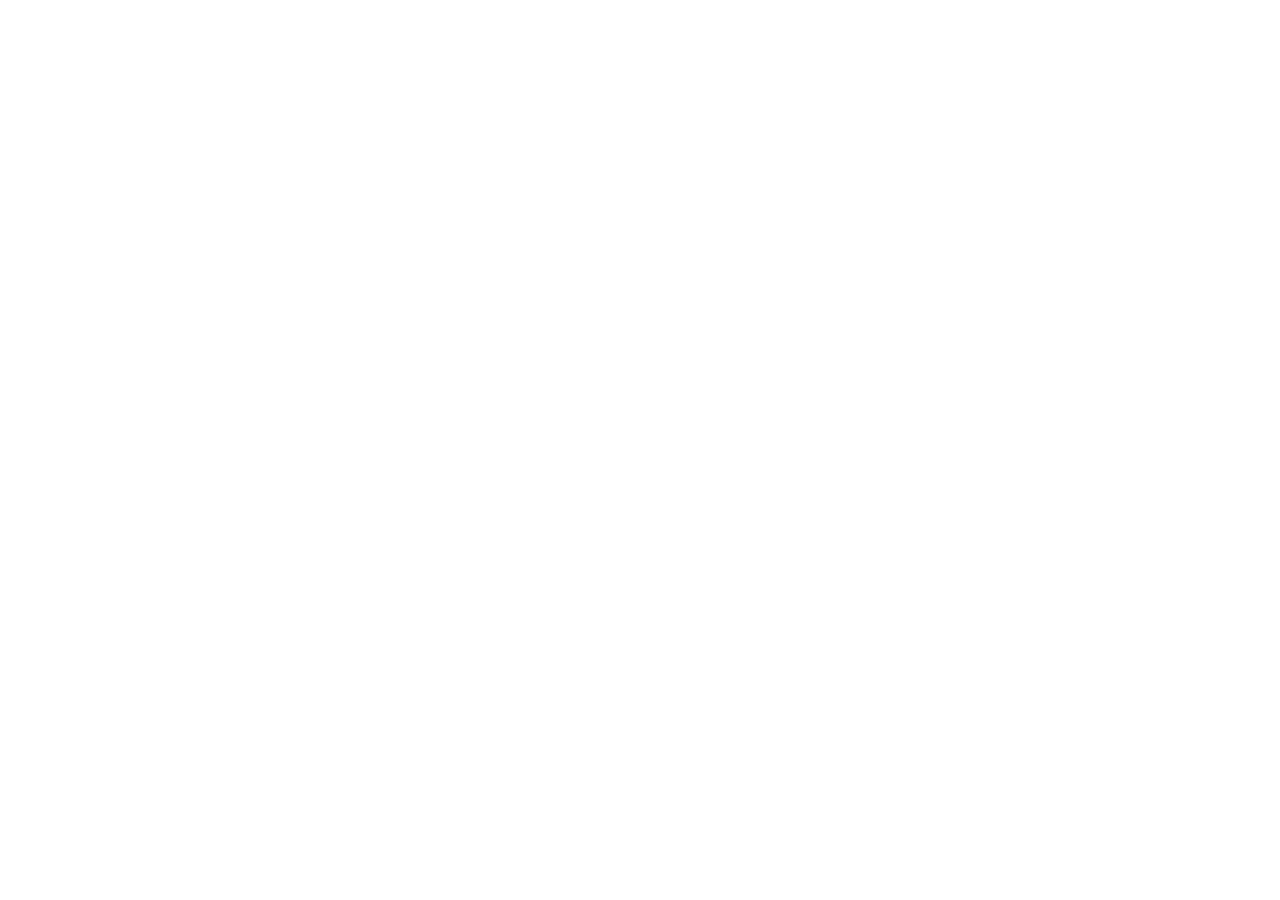
==== index.html @ 4cb10478 "Changes" ====
<!doctype html>
<html lang="en">
  <head>
    <meta charset="UTF-8" />
    <link rel="icon" type="image/x-icon" href="/favicon.ico" />
    <meta name="viewport" content="width=device-width, initial-scale=1.0" />
    
    <!-- SEO Meta Tags -->
    <title>Mama's Oakdale | Classic Italian Restaurant in Oakdale, NY</title>
    <meta name="description" content="Mama's Oakdale serves authentic Italian cuisine made with heart. Family recipes, fresh pasta, wood-fired pizza. Dine-in, takeout & delivery in Oakdale, NY. Call (631) 589-9640." />
    <meta name="keywords" content="Italian restaurant, Oakdale NY, pasta, pizza, family restaurant, Long Island Italian food" />
    
    <!-- Open Graph -->
    <meta property="og:title" content="Mama's Oakdale | Classic Italian Restaurant" />
    <meta property="og:description" content="Classic Italian. Made with Heart. Authentic family recipes served in Oakdale, NY." />
    <meta property="og:type" content="restaurant" />
    <meta property="og:locale" content="en_US" />
    <meta property="og:image" content="https://lovable.dev/opengraph-image-p98pqg.png" />
    
    <!-- Twitter -->
    <meta name="twitter:card" content="summary_large_image" />
    <meta name="twitter:site" content="@Lovable" />
    <meta name="twitter:image" content="https://lovable.dev/opengraph-image-p98pqg.png" />
    
    <!-- Geo Tags -->
    <meta name="geo.region" content="US-NY" />
    <meta name="geo.placename" content="Oakdale" />
    
    <!-- Canonical -->
    <link rel="canonical" href="https://mamasoakdale.com" />
  </head>
  <body>
    <div id="root"></div>
    <script type="module" src="/src/main.tsx"></script>
    
    <!-- JSON-LD Structured Data -->
    <script type="application/ld+json">
    {
      "@context": "https://schema.org",
      "@type": "Restaurant",
      "name": "Mama's Oakdale",
      "image": "",
      "url": "https://mamasoakdale.com",
      "telephone": "(631) 589-9640",
      "priceRange": "$20-30",
      "servesCuisine": "Italian",
      "address": {
        "@type": "PostalAddress",
        "streetAddress": "587 Montauk Hwy",
        "addressLocality": "Oakdale",
        "addressRegion": "NY",
        "postalCode": "11769",
        "addressCountry": "US"
      },
      "geo": {
        "@type": "GeoCoordinates",
        "latitude": 40.7389,
        "longitude": -73.1389
      },
      "aggregateRating": {
        "@type": "AggregateRating",
        "ratingValue": "4.4",
        "reviewCount": "239"
      },
      "openingHoursSpecification": [
        {
          "@type": "OpeningHoursSpecification",
          "dayOfWeek": ["Tuesday", "Wednesday", "Thursday"],
          "opens": "11:00",
          "closes": "21:00"
        },
        {
          "@type": "OpeningHoursSpecification",
          "dayOfWeek": ["Friday", "Saturday"],
          "opens": "11:00",
          "closes": "22:00"
        },
        {
          "@type": "OpeningHoursSpecification",
          "dayOfWeek": "Sunday",
          "opens": "12:00",
          "closes": "20:00"
        }
      ]
    }
    </script>
  </body>
</html>
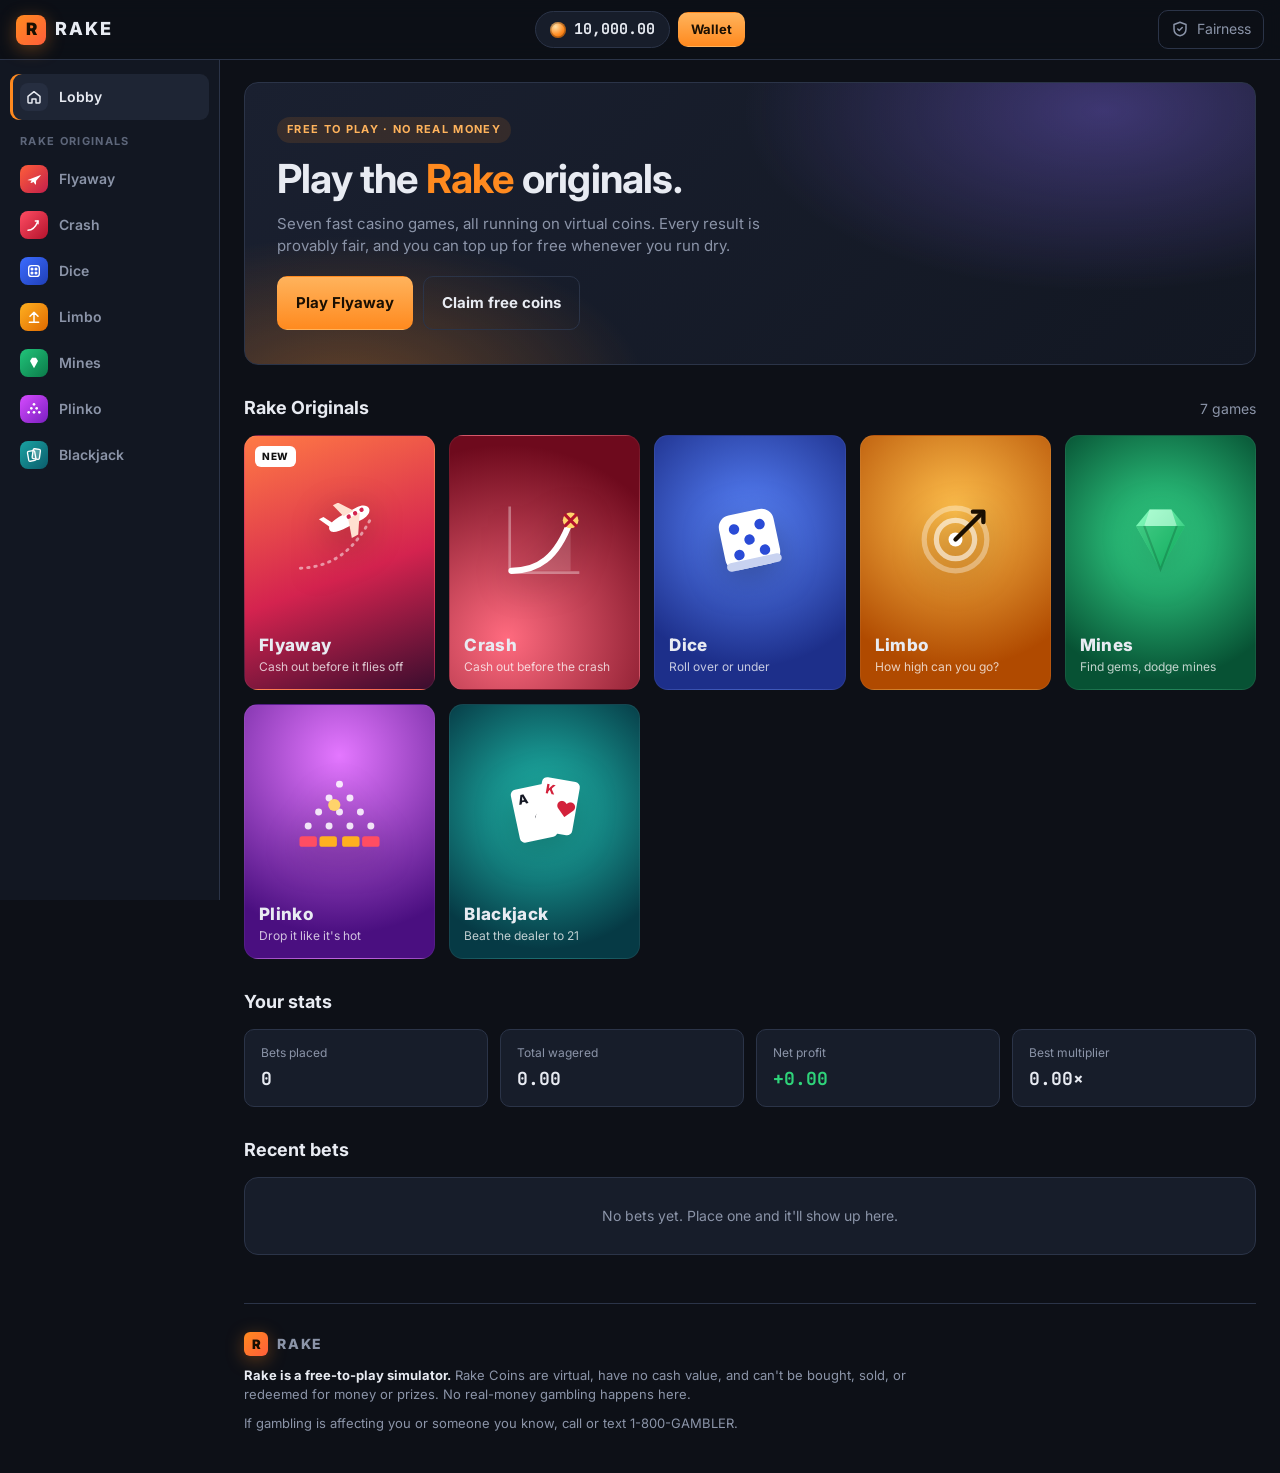
==== commit a84afedd: "Publish Rake to GitHub Pages Co-Authored-By: Claude Opus 5.5 <noreply@anthropic.com> Claude-Session:" ====
--- a/index.html
+++ b/index.html
@@ -1,88 +1,60 @@
 <!doctype html>
 <html lang="en">
-  <head>
-    <meta charset="UTF-8" />
-    <link rel="icon" type="image/x-icon" href="/favicon.ico" />
-    <meta name="viewport" content="width=device-width, initial-scale=1.0" />
-    
-    <!-- SEO Meta Tags -->
-    <title>Mama's Oakdale | Classic Italian Restaurant in Oakdale, NY</title>
-    <meta name="description" content="Mama's Oakdale serves authentic Italian cuisine made with heart. Family recipes, fresh pasta, wood-fired pizza. Dine-in, takeout & delivery in Oakdale, NY. Call (631) 589-9640." />
-    <meta name="keywords" content="Italian restaurant, Oakdale NY, pasta, pizza, family restaurant, Long Island Italian food" />
-    
-    <!-- Open Graph -->
-    <meta property="og:title" content="Mama's Oakdale | Classic Italian Restaurant" />
-    <meta property="og:description" content="Classic Italian. Made with Heart. Authentic family recipes served in Oakdale, NY." />
-    <meta property="og:type" content="restaurant" />
-    <meta property="og:locale" content="en_US" />
-    <meta property="og:image" content="https://lovable.dev/opengraph-image-p98pqg.png" />
-    
-    <!-- Twitter -->
-    <meta name="twitter:card" content="summary_large_image" />
-    <meta name="twitter:site" content="@Lovable" />
-    <meta name="twitter:image" content="https://lovable.dev/opengraph-image-p98pqg.png" />
-    
-    <!-- Geo Tags -->
-    <meta name="geo.region" content="US-NY" />
-    <meta name="geo.placename" content="Oakdale" />
-    
-    <!-- Canonical -->
-    <link rel="canonical" href="https://mamasoakdale.com" />
-  </head>
-  <body>
-    <div id="root"></div>
-    <script type="module" src="/src/main.tsx"></script>
-    
-    <!-- JSON-LD Structured Data -->
-    <script type="application/ld+json">
-    {
-      "@context": "https://schema.org",
-      "@type": "Restaurant",
-      "name": "Mama's Oakdale",
-      "image": "",
-      "url": "https://mamasoakdale.com",
-      "telephone": "(631) 589-9640",
-      "priceRange": "$20-30",
-      "servesCuisine": "Italian",
-      "address": {
-        "@type": "PostalAddress",
-        "streetAddress": "587 Montauk Hwy",
-        "addressLocality": "Oakdale",
-        "addressRegion": "NY",
-        "postalCode": "11769",
-        "addressCountry": "US"
-      },
-      "geo": {
-        "@type": "GeoCoordinates",
-        "latitude": 40.7389,
-        "longitude": -73.1389
-      },
-      "aggregateRating": {
-        "@type": "AggregateRating",
-        "ratingValue": "4.4",
-        "reviewCount": "239"
-      },
-      "openingHoursSpecification": [
-        {
-          "@type": "OpeningHoursSpecification",
-          "dayOfWeek": ["Tuesday", "Wednesday", "Thursday"],
-          "opens": "11:00",
-          "closes": "21:00"
-        },
-        {
-          "@type": "OpeningHoursSpecification",
-          "dayOfWeek": ["Friday", "Saturday"],
-          "opens": "11:00",
-          "closes": "22:00"
-        },
-        {
-          "@type": "OpeningHoursSpecification",
-          "dayOfWeek": "Sunday",
-          "opens": "12:00",
-          "closes": "20:00"
-        }
-      ]
-    }
-    </script>
-  </body>
+<head>
+  <meta charset="UTF-8" />
+  <meta name="viewport" content="width=device-width, initial-scale=1.0" />
+  <title>Rake — Free-to-Play Casino</title>
+  <meta name="description" content="Rake is a free-to-play casino simulator. Play with virtual coins that have no cash value." />
+  <meta name="theme-color" content="#0d1017" />
+  <link rel="icon" href="data:image/svg+xml,%3Csvg xmlns='http://www.w3.org/2000/svg' viewBox='0 0 32 32'%3E%3Crect width='32' height='32' rx='8' fill='%23ff8a1f'/%3E%3Cpath d='M10 24V8h7a5 5 0 0 1 1.5 9.8L22 24h-4l-3-6h-1v6z M14 14h3a1.5 1.5 0 0 0 0-3h-3z' fill='%230d1017'/%3E%3C/svg%3E" />
+  <link rel="preconnect" href="https://fonts.googleapis.com" />
+  <link rel="preconnect" href="https://fonts.gstatic.com" crossorigin />
+  <link href="https://fonts.googleapis.com/css2?family=Inter:wght@400;500;600;700;800&family=JetBrains+Mono:wght@500;700&display=swap" rel="stylesheet" />
+  <link rel="stylesheet" href="css/style.css" />
+</head>
+<body>
+  <header class="topbar">
+    <a href="#/" class="logo" aria-label="Rake home">
+      <span class="logo-mark">R</span><span class="logo-word">RAKE</span>
+    </a>
+    <div class="topbar-center">
+      <div class="balance" id="balance">
+        <span class="coin-icon"></span>
+        <span class="balance-amount" id="balance-amount">0.00</span>
+      </div>
+      <button class="btn btn-accent btn-sm" id="wallet-btn">Wallet</button>
+    </div>
+    <div class="topbar-right">
+      <button class="icon-btn" id="fair-btn" title="Provably fair">
+        <svg viewBox="0 0 24 24" width="18" height="18" fill="none" stroke="currentColor" stroke-width="2" stroke-linecap="round" stroke-linejoin="round"><path d="M12 3l8 3v6c0 5-3.5 8-8 9-4.5-1-8-4-8-9V6z"/><path d="M9 12l2 2 4-4"/></svg>
+        <span class="hide-sm">Fairness</span>
+      </button>
+    </div>
+  </header>
+
+  <div class="layout">
+    <nav class="sidebar" id="sidebar"></nav>
+    <main class="main">
+      <div id="view"></div>
+      <footer class="site-footer">
+        <div class="logo logo-sm"><span class="logo-mark">R</span><span class="logo-word">RAKE</span></div>
+        <p><strong>Rake is a free-to-play simulator.</strong> Rake Coins are virtual, have no cash value, and can't be bought, sold, or redeemed for money or prizes. No real-money gambling happens here.</p>
+        <p class="muted">If gambling is affecting you or someone you know, call or text 1-800-GAMBLER.</p>
+      </footer>
+    </main>
+  </div>
+
+  <div id="toasts" class="toasts"></div>
+  <div id="modal-root"></div>
+
+  <script src="js/core.js"></script>
+  <script src="js/games/flyaway.js"></script>
+  <script src="js/games/crash.js"></script>
+  <script src="js/games/dice.js"></script>
+  <script src="js/games/limbo.js"></script>
+  <script src="js/games/mines.js"></script>
+  <script src="js/games/plinko.js"></script>
+  <script src="js/games/blackjack.js"></script>
+  <script src="js/app.js"></script>
+</body>
 </html>
--- a/css/style.css
+++ b/css/style.css
@@ -0,0 +1,418 @@
+:root {
+  --bg: #0d1017;
+  --bg-2: #121722;
+  --panel: #171d2a;
+  --panel-2: #1e2534;
+  --raised: #262e40;
+  --border: #2b3448;
+  --text: #e8ebf2;
+  --muted: #8b94a8;
+  --faint: #5d667a;
+  --accent: #ff8a1f;
+  --accent-2: #ffb35c;
+  --accent-ink: #1a0f02;
+  --violet: #8b6cff;
+  --win: #2fd47a;
+  --win-bg: rgba(47, 212, 122, 0.12);
+  --loss: #ff4d63;
+  --loss-bg: rgba(255, 77, 99, 0.12);
+  --radius: 10px;
+  --radius-lg: 14px;
+  --mono: "JetBrains Mono", ui-monospace, SFMono-Regular, Menlo, monospace;
+  --sans: "Inter", system-ui, -apple-system, "Segoe UI", Roboto, sans-serif;
+  --topbar-h: 60px;
+  color-scheme: dark;
+}
+
+* { box-sizing: border-box; }
+html, body { margin: 0; padding: 0; }
+body {
+  background: var(--bg);
+  color: var(--text);
+  font-family: var(--sans);
+  font-size: 14px;
+  line-height: 1.45;
+  -webkit-font-smoothing: antialiased;
+  min-height: 100vh;
+  overflow-x: hidden;
+}
+a { color: inherit; text-decoration: none; }
+button { font: inherit; color: inherit; cursor: pointer; }
+input, select { font: inherit; color: inherit; }
+.muted { color: var(--muted); }
+.mono { font-family: var(--mono); }
+.win-text { color: var(--win); }
+.loss-text { color: var(--loss); }
+
+/* ---------- Top bar ---------- */
+.topbar {
+  position: sticky; top: 0; z-index: 50;
+  height: var(--topbar-h);
+  display: grid; grid-template-columns: 1fr auto 1fr; align-items: center;
+  padding: 0 16px;
+  background: rgba(13, 16, 23, 0.92);
+  backdrop-filter: blur(10px);
+  border-bottom: 1px solid var(--border);
+}
+.logo { display: inline-flex; align-items: center; gap: 9px; font-weight: 800; letter-spacing: 0.14em; }
+.logo-mark {
+  width: 30px; height: 30px; border-radius: 8px;
+  display: grid; place-items: center;
+  background: linear-gradient(135deg, var(--accent), #ff5e3a);
+  color: var(--accent-ink); font-weight: 900; letter-spacing: 0; font-size: 17px;
+  box-shadow: 0 4px 18px rgba(255, 138, 31, 0.35);
+}
+.logo-word { font-size: 18px; }
+.logo-sm .logo-mark { width: 24px; height: 24px; font-size: 13px; border-radius: 6px; }
+.logo-sm .logo-word { font-size: 14px; }
+.topbar-center { display: flex; align-items: center; gap: 8px; }
+.topbar-right { display: flex; justify-content: flex-end; }
+.balance {
+  display: flex; align-items: center; gap: 8px;
+  background: var(--panel); border: 1px solid var(--border);
+  padding: 7px 14px; border-radius: 999px;
+  font-family: var(--mono); font-weight: 700; font-size: 15px;
+  min-width: 130px; justify-content: center;
+  transition: box-shadow .2s, border-color .2s;
+}
+.balance.bump-win { border-color: var(--win); box-shadow: 0 0 0 3px var(--win-bg); }
+.balance.bump-loss { border-color: var(--loss); box-shadow: 0 0 0 3px var(--loss-bg); }
+.coin-icon {
+  width: 16px; height: 16px; border-radius: 50%; flex: none; display: inline-block;
+  background: radial-gradient(circle at 35% 30%, #ffe1a8, var(--accent) 55%, #c95a00);
+  box-shadow: inset 0 0 0 1.5px rgba(0,0,0,.25);
+}
+.icon-btn {
+  display: inline-flex; align-items: center; gap: 8px;
+  background: transparent; border: 1px solid var(--border);
+  padding: 8px 12px; border-radius: var(--radius); color: var(--muted);
+}
+.icon-btn:hover { color: var(--text); background: var(--panel); }
+
+/* ---------- Buttons ---------- */
+.btn {
+  display: inline-flex; align-items: center; justify-content: center; gap: 8px;
+  border: 1px solid transparent; border-radius: var(--radius);
+  padding: 12px 18px; font-weight: 700; font-size: 14px;
+  background: var(--raised); color: var(--text);
+  transition: transform .06s, filter .15s, background .15s, opacity .15s;
+  user-select: none;
+}
+.btn:hover:not(:disabled) { filter: brightness(1.1); }
+.btn:active:not(:disabled) { transform: translateY(1px); }
+.btn:disabled { opacity: .45; cursor: not-allowed; }
+.btn-sm { padding: 7px 12px; font-size: 13px; }
+.btn-block { width: 100%; }
+.btn-lg { padding: 15px 18px; font-size: 15px; }
+.btn-accent { background: linear-gradient(180deg, var(--accent-2), var(--accent)); color: var(--accent-ink); }
+.btn-win { background: linear-gradient(180deg, #5cf09f, var(--win)); color: #032112; }
+.btn-loss { background: linear-gradient(180deg, #ff7c8c, var(--loss)); color: #2a0007; }
+.btn-ghost { background: transparent; border-color: var(--border); }
+.btn-violet { background: linear-gradient(180deg, #a891ff, var(--violet)); color: #0e0726; }
+
+/* ---------- Layout ---------- */
+.layout { display: grid; grid-template-columns: 220px 1fr; min-height: calc(100vh - var(--topbar-h)); }
+.sidebar {
+  position: sticky; top: var(--topbar-h); align-self: start;
+  height: calc(100vh - var(--topbar-h)); overflow-y: auto;
+  background: var(--bg-2); border-right: 1px solid var(--border);
+  padding: 14px 10px;
+}
+.nav-section { font-size: 11px; text-transform: uppercase; letter-spacing: .12em; color: var(--faint); padding: 14px 10px 6px; font-weight: 700; }
+.nav-link {
+  display: flex; align-items: center; gap: 11px;
+  padding: 9px 10px; border-radius: 9px; color: var(--muted); font-weight: 600;
+}
+.nav-link:hover { background: var(--panel); color: var(--text); }
+.nav-link.active { background: var(--panel-2); color: var(--text); box-shadow: inset 3px 0 0 var(--accent); }
+.nav-ico { width: 28px; height: 28px; border-radius: 8px; display: grid; place-items: center; flex: none; }
+.nav-ico svg { width: 16px; height: 16px; }
+.main { min-width: 0; padding: 22px 24px 0; }
+#view { max-width: 1200px; margin: 0 auto; }
+
+.site-footer {
+  max-width: 1200px; margin: 48px auto 0; padding: 28px 0 40px;
+  border-top: 1px solid var(--border); color: var(--muted); font-size: 13px;
+}
+.site-footer p { margin: 10px 0 0; max-width: 720px; }
+.site-footer strong { color: var(--text); }
+
+/* ---------- Lobby ---------- */
+.hero {
+  position: relative; overflow: hidden;
+  border-radius: var(--radius-lg); padding: 34px 32px;
+  background:
+    radial-gradient(600px 300px at 85% 10%, rgba(139, 108, 255, .35), transparent 60%),
+    radial-gradient(500px 260px at 10% 110%, rgba(255, 138, 31, .32), transparent 60%),
+    linear-gradient(135deg, #1a2030, #121722);
+  border: 1px solid var(--border);
+}
+.hero h1 { margin: 0; font-size: clamp(26px, 4vw, 40px); line-height: 1.1; letter-spacing: -0.02em; }
+.hero h1 span { color: var(--accent); }
+.hero p { color: var(--muted); max-width: 520px; margin: 12px 0 20px; font-size: 15px; }
+.hero-actions { display: flex; gap: 10px; flex-wrap: wrap; }
+.hero-badge { display: inline-block; font-size: 11px; font-weight: 700; letter-spacing: .12em; text-transform: uppercase; color: var(--accent-2); background: rgba(255,138,31,.12); padding: 5px 10px; border-radius: 999px; margin-bottom: 14px; }
+
+.section-head { display: flex; align-items: baseline; justify-content: space-between; margin: 30px 0 14px; }
+.section-head h2 { margin: 0; font-size: 18px; }
+.tiles { display: grid; grid-template-columns: repeat(auto-fill, minmax(160px, 1fr)); gap: 14px; }
+.tile {
+  position: relative; display: flex; flex-direction: column; justify-content: flex-end;
+  aspect-ratio: 3 / 4; padding: 14px; border-radius: var(--radius-lg); overflow: hidden;
+  border: 1px solid rgba(255,255,255,.06);
+  transition: transform .18s, box-shadow .18s;
+}
+.tile:hover { transform: translateY(-4px); box-shadow: 0 14px 30px rgba(0,0,0,.4); }
+.tile-art { position: absolute; inset: 0; display: grid; place-items: center; padding-bottom: 46px; }
+.tile-art svg { width: 46%; height: auto; filter: drop-shadow(0 8px 18px rgba(0,0,0,.35)); }
+.tile-name { position: relative; font-weight: 800; font-size: 17px; letter-spacing: .02em; }
+.tile-tag { position: relative; font-size: 12px; color: rgba(255,255,255,.75); }
+.tile-new { position: absolute; top: 10px; left: 10px; background: #fff; color: #111; font-size: 10px; font-weight: 800; padding: 3px 7px; border-radius: 6px; letter-spacing: .06em; }
+
+.stats-row { display: grid; grid-template-columns: repeat(auto-fit, minmax(150px, 1fr)); gap: 12px; }
+.stat { background: var(--panel); border: 1px solid var(--border); border-radius: var(--radius); padding: 14px 16px; }
+.stat-label { font-size: 12px; color: var(--muted); }
+.stat-value { font-family: var(--mono); font-weight: 700; font-size: 18px; margin-top: 4px; }
+
+/* ---------- Tables ---------- */
+.card { background: var(--panel); border: 1px solid var(--border); border-radius: var(--radius-lg); }
+.table-wrap { overflow-x: auto; }
+table.bets { width: 100%; border-collapse: collapse; font-size: 13px; }
+table.bets th { text-align: left; color: var(--muted); font-weight: 600; padding: 12px 16px; border-bottom: 1px solid var(--border); white-space: nowrap; }
+table.bets td { padding: 11px 16px; border-bottom: 1px solid rgba(43,52,72,.6); white-space: nowrap; }
+table.bets tr:last-child td { border-bottom: none; }
+table.bets td.num, table.bets th.num { text-align: right; font-family: var(--mono); }
+.empty { padding: 28px; text-align: center; color: var(--muted); }
+
+/* ---------- Game shell ---------- */
+.game-title { display: flex; align-items: center; gap: 12px; margin-bottom: 14px; }
+.game-title h1 { font-size: 20px; margin: 0; }
+.game-title .nav-ico { width: 34px; height: 34px; }
+.game-title .nav-ico svg { width: 19px; height: 19px; }
+.game {
+  display: grid; grid-template-columns: 320px minmax(0, 1fr);
+  background: var(--panel); border: 1px solid var(--border); border-radius: var(--radius-lg); overflow: hidden;
+}
+.game-controls { padding: 18px; background: var(--panel-2); display: flex; flex-direction: column; gap: 14px; border-right: 1px solid var(--border); }
+.game-stage { position: relative; min-height: 520px; display: flex; flex-direction: column; min-width: 0; }
+.game-foot { display: flex; justify-content: space-between; align-items: center; gap: 10px; padding: 10px 4px; color: var(--muted); font-size: 12px; flex-wrap: wrap; }
+.link-btn { background: none; border: none; color: var(--muted); padding: 0; display: inline-flex; gap: 6px; align-items: center; font-size: 12px; }
+.link-btn:hover { color: var(--text); }
+
+/* ---------- Form ---------- */
+.field { display: flex; flex-direction: column; gap: 6px; }
+.label { display: flex; justify-content: space-between; font-size: 12px; font-weight: 600; color: var(--muted); }
+.input-group {
+  display: flex; align-items: stretch;
+  background: var(--bg); border: 1px solid var(--border); border-radius: var(--radius);
+  overflow: hidden; transition: border-color .15s;
+}
+.input-group:focus-within { border-color: var(--accent); }
+.input-icon { display: grid; place-items: center; padding-left: 11px; color: var(--muted); }
+.input {
+  flex: 1; min-width: 0; background: transparent; border: none; outline: none;
+  padding: 10px 11px; font-family: var(--mono); font-weight: 600; font-size: 14px;
+}
+.input::-webkit-outer-spin-button, .input::-webkit-inner-spin-button { -webkit-appearance: none; margin: 0; }
+.input[type=number] { -moz-appearance: textfield; }
+.input-suffix { display: grid; place-items: center; padding: 0 11px; color: var(--muted); font-family: var(--mono); }
+.chip-btn {
+  background: var(--raised); border: none; border-left: 1px solid var(--border);
+  padding: 0 13px; font-weight: 700; font-size: 13px; color: var(--muted);
+}
+.chip-btn:hover:not(:disabled) { color: var(--text); background: #2f3850; }
+.chip-btn:disabled { opacity: .5; cursor: not-allowed; }
+.select {
+  width: 100%; background: var(--bg); border: 1px solid var(--border); border-radius: var(--radius);
+  padding: 10px 11px; font-weight: 600; outline: none; appearance: none;
+  background-image: linear-gradient(45deg, transparent 50%, var(--muted) 50%), linear-gradient(135deg, var(--muted) 50%, transparent 50%);
+  background-position: calc(100% - 17px) 50%, calc(100% - 12px) 50%;
+  background-size: 5px 5px; background-repeat: no-repeat;
+}
+.select:focus { border-color: var(--accent); }
+.seg { display: grid; grid-auto-flow: column; grid-auto-columns: 1fr; background: var(--bg); border: 1px solid var(--border); border-radius: var(--radius); padding: 3px; gap: 3px; }
+.seg button { background: transparent; border: none; padding: 8px 6px; border-radius: 7px; font-weight: 700; font-size: 13px; color: var(--muted); }
+.seg button.on { background: var(--raised); color: var(--text); }
+.seg button:disabled { cursor: not-allowed; opacity: .6; }
+.readout { background: var(--bg); border: 1px solid var(--border); border-radius: var(--radius); padding: 10px 11px; font-family: var(--mono); font-weight: 600; display: flex; align-items: center; gap: 8px; }
+.switch { display: flex; align-items: center; gap: 8px; font-size: 13px; font-weight: 600; color: var(--muted); cursor: pointer; user-select: none; }
+.switch input { display: none; }
+.switch .knob { width: 34px; height: 20px; border-radius: 999px; background: var(--raised); position: relative; transition: background .15s; flex: none; }
+.switch .knob::after { content: ""; position: absolute; top: 3px; left: 3px; width: 14px; height: 14px; border-radius: 50%; background: var(--muted); transition: transform .15s, background .15s; }
+.switch input:checked + .knob { background: var(--accent); }
+.switch input:checked + .knob::after { transform: translateX(14px); background: var(--accent-ink); }
+
+/* ---------- Pills ---------- */
+.pills { display: flex; gap: 6px; padding: 12px 14px 0; overflow: hidden; flex-wrap: nowrap; mask-image: linear-gradient(90deg, #000 85%, transparent); }
+.pill { flex: none; font-family: var(--mono); font-weight: 700; font-size: 12px; padding: 4px 9px; border-radius: 999px; background: var(--raised); color: var(--muted); }
+.pill.lo { color: #8fb4ff; background: rgba(90, 140, 255, .13); }
+.pill.mid { color: #c3b2ff; background: rgba(139, 108, 255, .16); }
+.pill.hi { color: var(--accent-2); background: rgba(255, 138, 31, .16); }
+.pill.win { color: var(--win); background: var(--win-bg); }
+.pill.loss { color: var(--loss); background: var(--loss-bg); }
+
+/* ---------- Canvas stages ---------- */
+.canvas-wrap { position: relative; flex: 1; min-height: 360px; }
+.canvas-wrap canvas { position: absolute; inset: 0; width: 100%; height: 100%; display: block; }
+.stage-overlay { position: absolute; inset: 0; display: grid; place-items: center; pointer-events: none; text-align: center; }
+.big-mult { font-family: var(--mono); font-weight: 800; font-size: clamp(44px, 8vw, 84px); letter-spacing: -0.03em; line-height: 1; text-shadow: 0 6px 30px rgba(0,0,0,.5); }
+.stage-sub { margin-top: 10px; font-weight: 700; font-size: 14px; letter-spacing: .1em; text-transform: uppercase; color: var(--muted); }
+.badge-win { display: inline-block; margin-top: 12px; padding: 6px 12px; border-radius: 999px; background: var(--win-bg); color: var(--win); font-weight: 700; font-family: var(--mono); }
+
+/* ---------- Dice ---------- */
+.dice-stage { flex: 1; display: flex; flex-direction: column; justify-content: center; padding: 30px 34px; gap: 40px; }
+.dice-result-row { display: flex; justify-content: center; }
+.dice-track-wrap { position: relative; padding: 22px 18px; background: var(--panel-2); border: 1px solid var(--border); border-radius: 999px; }
+.dice-scale { display: flex; justify-content: space-between; font-family: var(--mono); color: var(--muted); font-size: 12px; margin-bottom: 10px; padding: 0 2px; }
+.dice-range { position: relative; height: 10px; }
+.dice-range input[type=range] {
+  -webkit-appearance: none; appearance: none; position: absolute; inset: -8px 0; width: 100%; height: 26px; background: transparent; margin: 0; z-index: 2;
+}
+.dice-range input[type=range]::-webkit-slider-thumb { -webkit-appearance: none; width: 30px; height: 30px; border-radius: 7px; background: #e7ebf5; border: 3px solid #fff; box-shadow: 0 4px 14px rgba(0,0,0,.4), inset 0 0 0 3px #b8c1d6; cursor: grab; }
+.dice-range input[type=range]::-moz-range-thumb { width: 26px; height: 26px; border-radius: 7px; background: #e7ebf5; border: 3px solid #fff; box-shadow: 0 4px 14px rgba(0,0,0,.4); cursor: grab; }
+.dice-range input[type=range]::-webkit-slider-runnable-track { background: transparent; height: 26px; }
+.dice-range input[type=range]::-moz-range-track { background: transparent; }
+.dice-bar { position: absolute; inset: 0; border-radius: 999px; overflow: hidden; display: flex; }
+.dice-bar .lose { background: var(--loss); }
+.dice-bar .winz { background: var(--win); }
+.dice-marker { position: absolute; bottom: 30px; transform: translateX(-50%); transition: left .35s cubic-bezier(.2,.8,.3,1.2), opacity .2s; z-index: 3; pointer-events: none; opacity: 0; }
+.dice-marker.show { opacity: 1; }
+.dice-marker .cube { width: 58px; height: 46px; border-radius: 10px; display: grid; place-items: center; font-family: var(--mono); font-weight: 800; font-size: 16px; background: #fff; color: #111; box-shadow: 0 8px 18px rgba(0,0,0,.35); }
+.dice-marker.won .cube { color: #0b8f4a; }
+.dice-marker.lost .cube { color: #d1253d; }
+.dice-fields { display: grid; grid-template-columns: repeat(3, 1fr); gap: 12px; }
+
+/* ---------- Limbo ---------- */
+.limbo-stage { flex: 1; display: grid; place-items: center; position: relative; }
+.limbo-number { font-family: var(--mono); font-weight: 800; font-size: clamp(56px, 11vw, 120px); letter-spacing: -0.04em; transition: color .15s; }
+.limbo-number.won { color: var(--win); }
+.limbo-number.lost { color: var(--loss); }
+.limbo-target { color: var(--muted); font-weight: 600; text-align: center; margin-top: 4px; }
+
+/* ---------- Mines ---------- */
+.mines-stage { flex: 1; display: grid; place-items: center; padding: 22px; }
+.mines-grid { display: grid; grid-template-columns: repeat(5, 1fr); gap: 10px; width: min(100%, 520px); }
+.tile-btn {
+  aspect-ratio: 1; border-radius: 12px; border: none; position: relative;
+  background: linear-gradient(180deg, #2f3953, #252d42);
+  box-shadow: inset 0 -5px 0 rgba(0,0,0,.28), 0 2px 0 rgba(0,0,0,.25);
+  display: grid; place-items: center; transition: transform .1s, background .15s, filter .15s;
+}
+.tile-btn:hover:not(:disabled):not(.open) { transform: translateY(-2px); filter: brightness(1.18); }
+.tile-btn:disabled { cursor: default; }
+.tile-btn.open { background: #121722; box-shadow: inset 0 0 0 1px var(--border); }
+.tile-btn.open svg { animation: pop .28s cubic-bezier(.2,.9,.3,1.4); }
+.tile-btn svg { width: 58%; height: 58%; }
+.tile-btn.dim svg { opacity: .35; }
+.tile-btn.boom { background: rgba(255,77,99,.18); box-shadow: inset 0 0 0 2px var(--loss); }
+@keyframes pop { from { transform: scale(.3); opacity: 0; } to { transform: scale(1); opacity: 1; } }
+.mines-info { display: grid; grid-template-columns: 1fr 1fr; gap: 10px; }
+
+/* ---------- Blackjack ---------- */
+.bj-stage { flex: 1; display: flex; flex-direction: column; justify-content: space-between; align-items: center; padding: 28px 16px; gap: 20px;
+  background: radial-gradient(700px 400px at 50% 50%, rgba(47, 212, 122, .08), transparent 70%); }
+.bj-hand { display: flex; flex-direction: column; align-items: center; gap: 10px; min-height: 160px; }
+.bj-label { display: flex; align-items: center; gap: 8px; font-weight: 700; font-size: 12px; text-transform: uppercase; letter-spacing: .1em; color: var(--muted); }
+.bj-total { font-family: var(--mono); background: var(--raised); color: var(--text); padding: 3px 9px; border-radius: 999px; font-size: 13px; letter-spacing: 0; }
+.bj-total.bust { background: var(--loss-bg); color: var(--loss); }
+.bj-total.bj { background: rgba(255,138,31,.18); color: var(--accent-2); }
+.bj-cards { display: flex; min-height: 120px; }
+.pcard {
+  width: 82px; height: 116px; border-radius: 9px; background: #fbfbfd; color: #151824;
+  box-shadow: 0 8px 20px rgba(0,0,0,.4); position: relative; font-weight: 800;
+  margin-left: -34px; animation: deal .3s cubic-bezier(.2,.8,.3,1) both;
+}
+.pcard:first-child { margin-left: 0; }
+.pcard.red { color: #d3213b; }
+.pcard .c-tl { position: absolute; top: 7px; left: 8px; font-size: 19px; line-height: 1; text-align: center; }
+.pcard .c-tl small { display: block; font-size: 15px; }
+.pcard .c-mid { position: absolute; inset: 0; display: grid; place-items: center; font-size: 38px; }
+.pcard.back { background: repeating-linear-gradient(45deg, #ff8a1f 0 6px, #e0700a 6px 12px); border: 4px solid #fbfbfd; }
+.pcard.back::after { content: "R"; position: absolute; inset: 0; display: grid; place-items: center; font-size: 34px; color: rgba(26,15,2,.75); }
+@keyframes deal { from { transform: translate(60px, -60px) rotate(8deg); opacity: 0; } to { transform: none; opacity: 1; } }
+.bj-banner { font-weight: 800; font-size: 22px; padding: 10px 22px; border-radius: 999px; background: var(--raised); min-height: 46px; display: flex; align-items: center; gap: 10px; }
+.bj-banner.win { background: var(--win-bg); color: var(--win); }
+.bj-banner.loss { background: var(--loss-bg); color: var(--loss); }
+.bj-banner.push { background: rgba(139,108,255,.15); color: #c3b2ff; }
+.bj-banner.empty-b { background: transparent; color: var(--muted); font-size: 14px; font-weight: 600; }
+.bj-actions { display: grid; grid-template-columns: 1fr 1fr; gap: 8px; }
+
+/* ---------- Flyaway ---------- */
+.fly-bets { display: grid; grid-template-columns: repeat(2, minmax(0, 1fr)); gap: 12px; padding: 14px; border-top: 1px solid var(--border); background: var(--panel-2); }
+.fly-panel { min-width: 0; background: var(--bg-2); border: 1px solid var(--border); border-radius: var(--radius); padding: 12px; display: flex; flex-direction: column; gap: 10px; }
+.fly-panel.active { border-color: rgba(255,138,31,.6); }
+.fly-panel-head { display: flex; justify-content: space-between; align-items: center; font-size: 12px; font-weight: 700; color: var(--muted); text-transform: uppercase; letter-spacing: .08em; }
+.fly-auto { display: flex; gap: 8px; align-items: center; }
+.fly-auto .input-group { flex: 1; }
+.fly-btn { min-height: 54px; flex-direction: column; gap: 0; line-height: 1.2; }
+.fly-btn small { font-weight: 600; font-size: 11px; opacity: .85; }
+.fly-controls-note { font-size: 12px; color: var(--muted); }
+.fly-progress { width: 220px; height: 5px; background: rgba(255,255,255,.12); border-radius: 999px; overflow: hidden; margin: 14px auto 0; }
+.fly-progress div { height: 100%; background: var(--accent); width: 0; }
+
+/* ---------- Plinko ---------- */
+.plinko-wrap { flex: 1; min-height: 560px; }
+
+/* ---------- Modals ---------- */
+.modal-backdrop { position: fixed; inset: 0; background: rgba(5, 7, 12, .72); backdrop-filter: blur(3px); z-index: 100; display: grid; place-items: center; padding: 16px; animation: fade .15s; }
+.modal { width: min(520px, 100%); max-height: calc(100vh - 32px); overflow-y: auto; background: var(--panel); border: 1px solid var(--border); border-radius: var(--radius-lg); box-shadow: 0 30px 80px rgba(0,0,0,.5); animation: rise .2s cubic-bezier(.2,.8,.3,1); }
+.modal-head { display: flex; justify-content: space-between; align-items: center; padding: 16px 18px; border-bottom: 1px solid var(--border); }
+.modal-head h3 { margin: 0; font-size: 16px; }
+.modal-close { background: none; border: none; color: var(--muted); font-size: 22px; line-height: 1; padding: 4px 8px; border-radius: 6px; }
+.modal-close:hover { background: var(--raised); color: var(--text); }
+.modal-body { padding: 18px; display: flex; flex-direction: column; gap: 14px; }
+.modal-body p { margin: 0; color: var(--muted); }
+.tabs { display: flex; gap: 4px; background: var(--bg); padding: 3px; border-radius: var(--radius); border: 1px solid var(--border); }
+.tabs button { flex: 1; background: none; border: none; padding: 8px; border-radius: 7px; font-weight: 700; color: var(--muted); }
+.tabs button.on { background: var(--raised); color: var(--text); }
+.code-box { font-family: var(--mono); font-size: 12px; background: var(--bg); border: 1px solid var(--border); border-radius: var(--radius); padding: 10px 11px; word-break: break-all; color: var(--text); }
+.verify-out { font-family: var(--mono); font-size: 13px; background: var(--bg); border: 1px dashed var(--border); border-radius: var(--radius); padding: 14px; min-height: 48px; white-space: pre-wrap; word-break: break-word; }
+@keyframes fade { from { opacity: 0; } }
+@keyframes rise { from { transform: translateY(14px); opacity: 0; } }
+
+/* ---------- Toasts ---------- */
+.toasts { position: fixed; right: 16px; bottom: 16px; z-index: 200; display: flex; flex-direction: column; gap: 8px; pointer-events: none; }
+.toast { background: var(--panel-2); border: 1px solid var(--border); border-left: 4px solid var(--accent); padding: 11px 14px; border-radius: var(--radius); font-weight: 600; box-shadow: 0 12px 30px rgba(0,0,0,.4); animation: rise .2s; max-width: 320px; }
+.toast.error { border-left-color: var(--loss); }
+.toast.success { border-left-color: var(--win); }
+
+/* ---------- Responsive ---------- */
+@media (max-width: 1000px) {
+  .game { grid-template-columns: minmax(0, 1fr); }
+  .game-controls { order: 2; border-right: none; border-top: 1px solid var(--border); }
+  .game-stage { order: 1; min-height: 420px; }
+}
+@media (max-width: 760px) {
+  :root { --topbar-h: 56px; }
+  .topbar { grid-template-columns: auto 1fr auto; gap: 10px; padding: 0 12px; }
+  .topbar-center { justify-content: center; }
+  .logo-word, .hide-sm { display: none; }
+  .balance { min-width: 0; padding: 6px 11px; font-size: 13px; }
+  .icon-btn { padding: 8px 9px; }
+  .layout { grid-template-columns: 1fr; }
+  .sidebar {
+    position: sticky; top: var(--topbar-h); z-index: 40; height: auto;
+    display: flex; gap: 6px; overflow-x: auto; padding: 8px 12px;
+    border-right: none; border-bottom: 1px solid var(--border);
+    scrollbar-width: none;
+  }
+  .sidebar::-webkit-scrollbar { display: none; }
+  .nav-section { display: none; }
+  .nav-link { flex: none; padding: 6px 10px 6px 6px; font-size: 13px; }
+  .nav-link.active { box-shadow: inset 0 -2px 0 var(--accent); }
+  .nav-ico { width: 24px; height: 24px; }
+  .main { padding: 16px 16px 0; }
+  .hero { padding: 26px 20px; }
+  .tiles { grid-template-columns: repeat(2, 1fr); gap: 10px; }
+  .dice-stage { padding: 24px 16px; gap: 30px; }
+  .dice-fields { grid-template-columns: 1fr 1fr; }
+  .dice-fields .field:last-child { grid-column: span 2; }
+  .fly-bets { grid-template-columns: minmax(0, 1fr); }
+  .pcard { width: 64px; height: 92px; margin-left: -26px; }
+  .pcard .c-mid { font-size: 28px; }
+  .pcard .c-tl { font-size: 15px; }
+  .mines-grid { gap: 7px; }
+  .game-stage { min-height: 360px; }
+  .plinko-wrap { min-height: 380px; }
+  table.bets th, table.bets td { padding: 10px 12px; }
+}
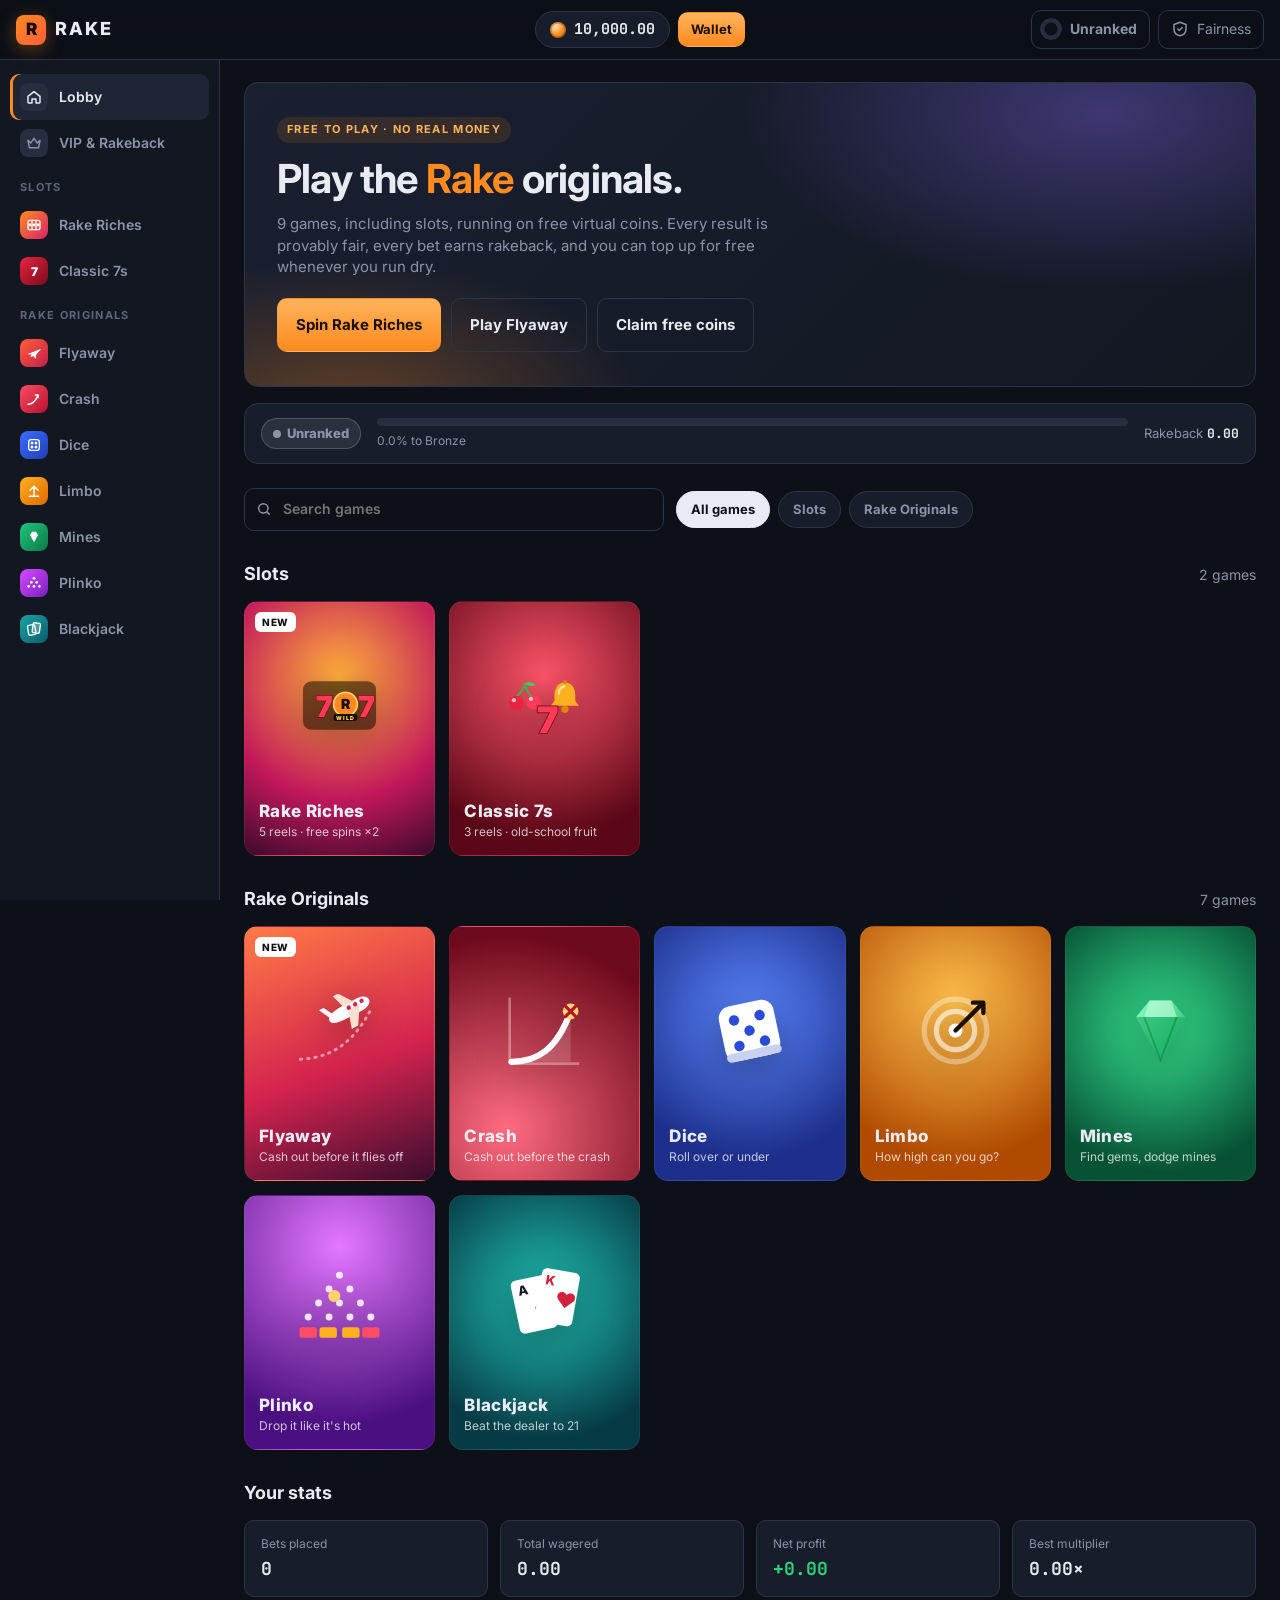
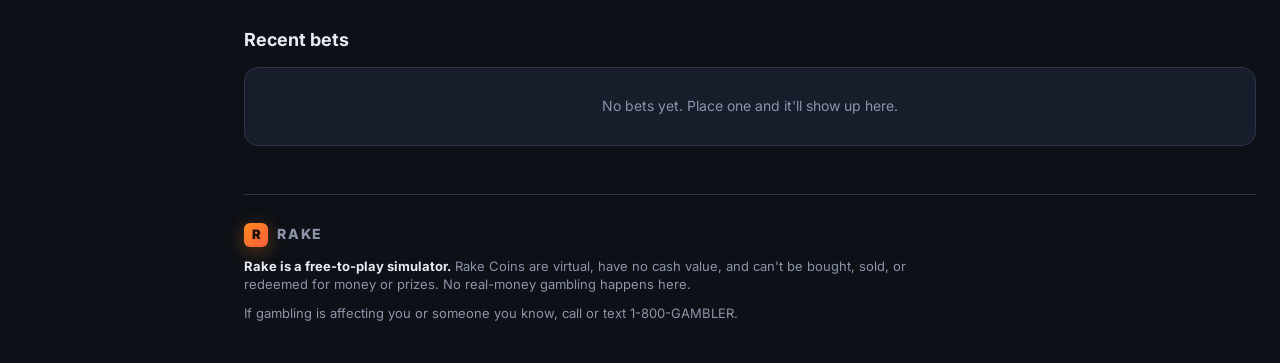
==== commit 12381a04: "Add slots, VIP levels, rakeback and autobet - Rake Riches: 5x3, 10 lines, wilds, free spins x2 (exac" ====
--- a/index.html
+++ b/index.html
@@ -25,6 +25,7 @@
       <button class="btn btn-accent btn-sm" id="wallet-btn">Wallet</button>
     </div>
     <div class="topbar-right">
+      <button class="vip-chip" id="vip-btn" title="VIP &amp; Rakeback"><span class="vip-ring" data-vip-ring></span><span class="hide-sm" data-vip-name>Unranked</span></button>
       <button class="icon-btn" id="fair-btn" title="Provably fair">
         <svg viewBox="0 0 24 24" width="18" height="18" fill="none" stroke="currentColor" stroke-width="2" stroke-linecap="round" stroke-linejoin="round"><path d="M12 3l8 3v6c0 5-3.5 8-8 9-4.5-1-8-4-8-9V6z"/><path d="M9 12l2 2 4-4"/></svg>
         <span class="hide-sm">Fairness</span>
@@ -48,6 +49,8 @@
   <div id="modal-root"></div>
 
   <script src="js/core.js"></script>
+  <script src="js/slots-engine.js"></script>
+  <script src="js/games/slots.js"></script>
   <script src="js/games/flyaway.js"></script>
   <script src="js/games/crash.js"></script>
   <script src="js/games/dice.js"></script>
--- a/css/style.css
+++ b/css/style.css
@@ -376,6 +376,87 @@
 .toast.error { border-left-color: var(--loss); }
 .toast.success { border-left-color: var(--win); }
 
+/* ---------- VIP ---------- */
+.vip-chip {
+  display: inline-flex; align-items: center; gap: 8px; margin-right: 8px;
+  background: transparent; border: 1px solid var(--border); border-radius: var(--radius);
+  padding: 6px 12px 6px 8px; font-weight: 700; color: var(--c, var(--muted));
+}
+.vip-chip:hover { background: var(--panel); }
+.vip-ring {
+  width: 22px; height: 22px; border-radius: 50%; flex: none;
+  background: conic-gradient(var(--c, var(--muted)) var(--p, 0%), var(--raised) 0);
+  -webkit-mask: radial-gradient(circle, transparent 6px, #000 7px); mask: radial-gradient(circle, transparent 6px, #000 7px);
+}
+.vip-badge {
+  display: inline-flex; align-items: center; gap: 6px; font-weight: 800; font-size: 13px;
+  padding: 5px 11px; border-radius: 999px; color: var(--c);
+  background: color-mix(in srgb, var(--c) 16%, transparent); border: 1px solid color-mix(in srgb, var(--c) 40%, transparent);
+}
+.vip-badge::before { content: ""; width: 8px; height: 8px; border-radius: 50%; background: var(--c); }
+.vip-badge.sm { font-size: 12px; padding: 3px 9px; }
+.vip-bar { height: 8px; border-radius: 999px; background: var(--raised); overflow: hidden; }
+.vip-bar > div { height: 100%; border-radius: 999px; transition: width .4s; }
+.vip-card { padding: 16px; border-radius: var(--radius-lg); border: 1px solid var(--border);
+  background: linear-gradient(135deg, color-mix(in srgb, var(--c) 14%, var(--panel-2)), var(--panel-2)); }
+.vip-strip { display: flex; align-items: center; gap: 16px; padding: 14px 16px; margin-top: 16px; cursor: pointer; transition: border-color .15s; }
+.vip-strip:hover { border-color: var(--faint); }
+.vip-strip-bar { flex: 1; display: flex; flex-direction: column; gap: 6px; font-size: 12px; min-width: 0; }
+.vip-strip-rb { font-size: 13px; color: var(--muted); white-space: nowrap; }
+.vip-strip-rb b { color: var(--text); }
+.nav-btn { width: 100%; background: none; border: none; text-align: left; font: inherit; font-weight: 600; }
+
+/* ---------- Lobby filters ---------- */
+.lobby-bar { display: flex; gap: 12px; align-items: center; margin-top: 24px; flex-wrap: wrap; }
+.lobby-search { flex: 1 1 260px; max-width: 420px; }
+.chips { display: flex; gap: 8px; flex-wrap: wrap; }
+.chip { background: var(--panel); border: 1px solid var(--border); color: var(--muted); border-radius: 999px; padding: 8px 14px; font-weight: 700; font-size: 13px; }
+.chip:hover { color: var(--text); }
+.chip.on { background: var(--text); color: var(--bg); border-color: var(--text); }
+
+/* ---------- Slots ---------- */
+.slot-stage {
+  flex: 1; display: flex; flex-direction: column; align-items: center; justify-content: center; gap: 14px; padding: 20px 16px 22px;
+  background: radial-gradient(600px 300px at 50% 0%, rgba(255, 138, 31, .16), transparent 70%);
+  transition: background .4s;
+}
+.slot-stage.in-feature { background: radial-gradient(700px 360px at 50% 0%, rgba(214, 75, 255, .28), transparent 70%); }
+.slot-classic { background: radial-gradient(600px 300px at 50% 0%, rgba(255, 59, 85, .18), transparent 70%); }
+.slot-head { display: flex; flex-direction: column; align-items: center; gap: 4px; min-height: 48px; }
+.slot-title { font-weight: 900; font-size: 22px; letter-spacing: .14em; text-transform: uppercase;
+  background: linear-gradient(180deg, #ffe3a1, var(--accent)); -webkit-background-clip: text; background-clip: text; color: transparent; }
+.slot-fs { font-weight: 800; color: #f2b8ff; font-size: 13px; letter-spacing: .06em; text-transform: uppercase; min-height: 18px; }
+.slot-frame {
+  width: min(100%, 620px); padding: 12px; border-radius: 20px;
+  background: linear-gradient(180deg, #2a3248, #161b28);
+  box-shadow: 0 0 0 2px rgba(255, 138, 31, .5), 0 20px 50px rgba(0,0,0,.45), inset 0 2px 0 rgba(255,255,255,.08);
+}
+.slot-classic .slot-frame { width: min(100%, 420px); box-shadow: 0 0 0 2px rgba(255, 59, 85, .55), 0 20px 50px rgba(0,0,0,.45), inset 0 2px 0 rgba(255,255,255,.08); }
+.slot-window {
+  position: relative; display: grid; grid-template-columns: repeat(var(--reels), 1fr); gap: 6px;
+  aspect-ratio: calc(var(--reels) * 1.04) / var(--rows); overflow: hidden; border-radius: 12px;
+}
+.reel { position: relative; overflow: hidden; border-radius: 10px; background: linear-gradient(180deg, #0b0e15, #141927 50%, #0b0e15); }
+.reel::after { content: ""; position: absolute; inset: 0; pointer-events: none;
+  background: linear-gradient(180deg, rgba(0,0,0,.45), transparent 22%, transparent 78%, rgba(0,0,0,.45)); }
+.reel-strip { display: flex; flex-direction: column; will-change: transform; }
+.cell { height: var(--cell, 100px); width: 100%; display: grid; place-items: center; padding: 10%; }
+.cell svg { width: 100%; height: 100%; filter: drop-shadow(0 4px 6px rgba(0,0,0,.45)); }
+.reel-strip.spinning .cell svg { filter: blur(1.2px) drop-shadow(0 4px 6px rgba(0,0,0,.45)); }
+.slot-window.has-win .cell:not(.hit) { opacity: .35; transition: opacity .25s; }
+.cell.hit { animation: slotHit .7s ease-in-out infinite alternate; }
+@keyframes slotHit { from { transform: scale(1); } to { transform: scale(1.1); } }
+.slot-lines { position: absolute; inset: 0; width: 100%; height: 100%; pointer-events: none; }
+.slot-win { min-height: 52px; display: flex; align-items: center; justify-content: center; gap: 12px; font-family: var(--mono); font-weight: 800; font-size: 22px; padding: 8px 20px; border-radius: 999px; }
+.slot-win.show { background: var(--win-bg); color: var(--win); animation: rise .25s; }
+.slot-win.big { background: linear-gradient(90deg, rgba(255,138,31,.25), rgba(214,75,255,.25)); color: #ffe3a1; font-size: 26px; }
+.slot-win.feature { background: rgba(214,75,255,.2); color: #f2b8ff; font-family: var(--sans); letter-spacing: .08em; }
+.slot-win-label { font-family: var(--sans); font-size: 12px; letter-spacing: .1em; text-transform: uppercase; opacity: .85; }
+.slot-win-mult { font-size: 14px; opacity: .8; }
+.pt-sym { display: inline-block; width: 30px; height: 30px; vertical-align: middle; margin-right: 10px; }
+.pt-sym svg { width: 100%; height: 100%; }
+table.paytable td { padding: 8px 12px; }
+
 /* ---------- Responsive ---------- */
 @media (max-width: 1000px) {
   .game { grid-template-columns: minmax(0, 1fr); }
@@ -388,6 +469,13 @@
   .topbar-center { justify-content: center; }
   .logo-word, .hide-sm { display: none; }
   .balance { min-width: 0; padding: 6px 11px; font-size: 13px; }
+  .vip-chip { padding: 6px; margin-right: 6px; }
+  .vip-strip { flex-wrap: wrap; gap: 10px; }
+  .vip-strip-bar { flex-basis: 100%; order: 3; }
+  .slot-frame { padding: 8px; }
+  .slot-window { gap: 4px; }
+  .slot-title { font-size: 18px; }
+  .slot-win { font-size: 18px; }
   .icon-btn { padding: 8px 9px; }
   .layout { grid-template-columns: 1fr; }
   .sidebar {
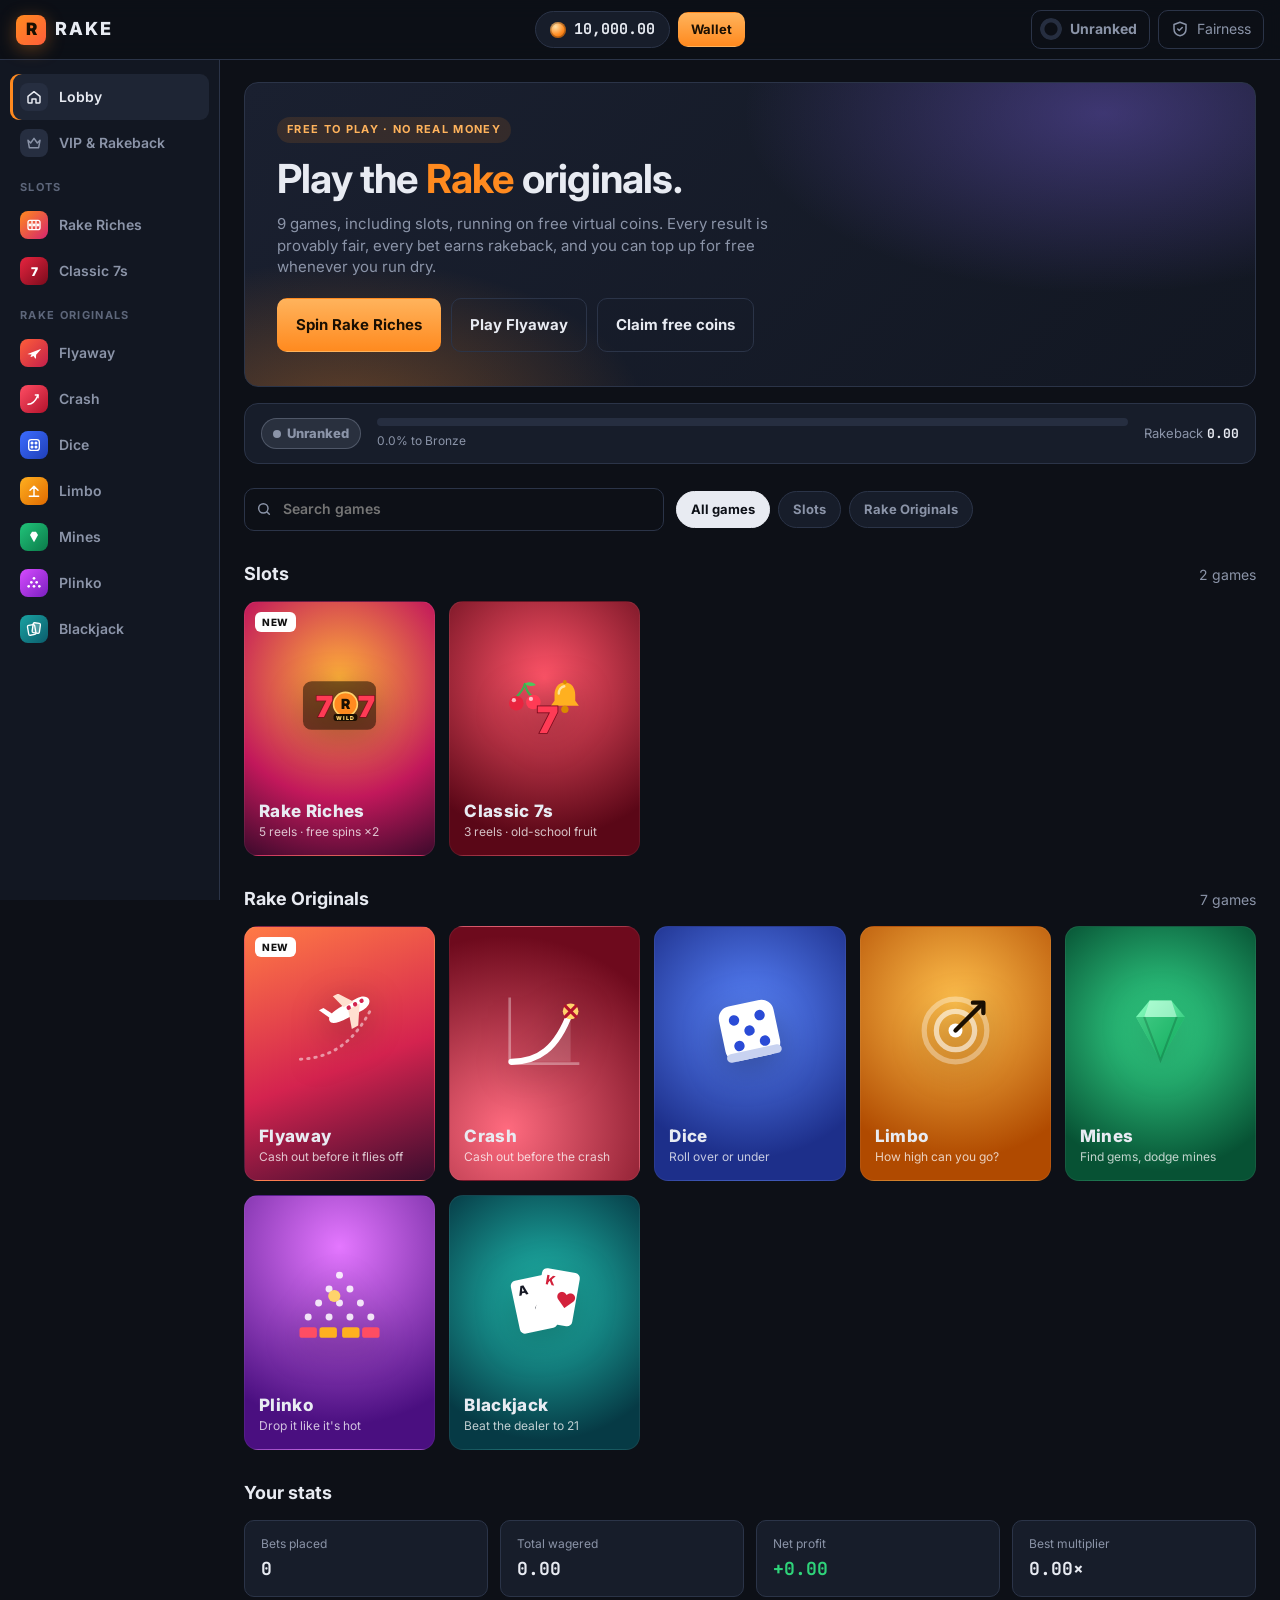
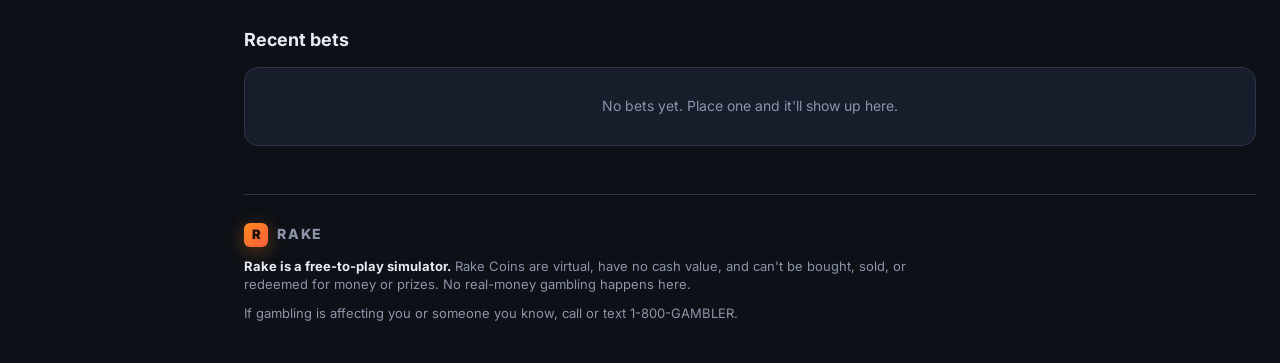
==== commit 453a4b50: "Add cache-busting version to CSS and JS links Co-Authored-By: Claude Opus 5.5 <noreply@anthropic.com" ====
--- a/index.html
+++ b/index.html
@@ -10,7 +10,7 @@
   <link rel="preconnect" href="https://fonts.googleapis.com" />
   <link rel="preconnect" href="https://fonts.gstatic.com" crossorigin />
   <link href="https://fonts.googleapis.com/css2?family=Inter:wght@400;500;600;700;800&family=JetBrains+Mono:wght@500;700&display=swap" rel="stylesheet" />
-  <link rel="stylesheet" href="css/style.css" />
+  <link rel="stylesheet" href="css/style.css?v=202611180027" />
 </head>
 <body>
   <header class="topbar">
@@ -48,16 +48,16 @@
   <div id="toasts" class="toasts"></div>
   <div id="modal-root"></div>
 
-  <script src="js/core.js"></script>
-  <script src="js/slots-engine.js"></script>
-  <script src="js/games/slots.js"></script>
-  <script src="js/games/flyaway.js"></script>
-  <script src="js/games/crash.js"></script>
-  <script src="js/games/dice.js"></script>
-  <script src="js/games/limbo.js"></script>
-  <script src="js/games/mines.js"></script>
-  <script src="js/games/plinko.js"></script>
-  <script src="js/games/blackjack.js"></script>
-  <script src="js/app.js"></script>
+  <script src="js/core.js?v=202611180027"></script>
+  <script src="js/slots-engine.js?v=202611180027"></script>
+  <script src="js/games/slots.js?v=202611180027"></script>
+  <script src="js/games/flyaway.js?v=202611180027"></script>
+  <script src="js/games/crash.js?v=202611180027"></script>
+  <script src="js/games/dice.js?v=202611180027"></script>
+  <script src="js/games/limbo.js?v=202611180027"></script>
+  <script src="js/games/mines.js?v=202611180027"></script>
+  <script src="js/games/plinko.js?v=202611180027"></script>
+  <script src="js/games/blackjack.js?v=202611180027"></script>
+  <script src="js/app.js?v=202611180027"></script>
 </body>
 </html>
